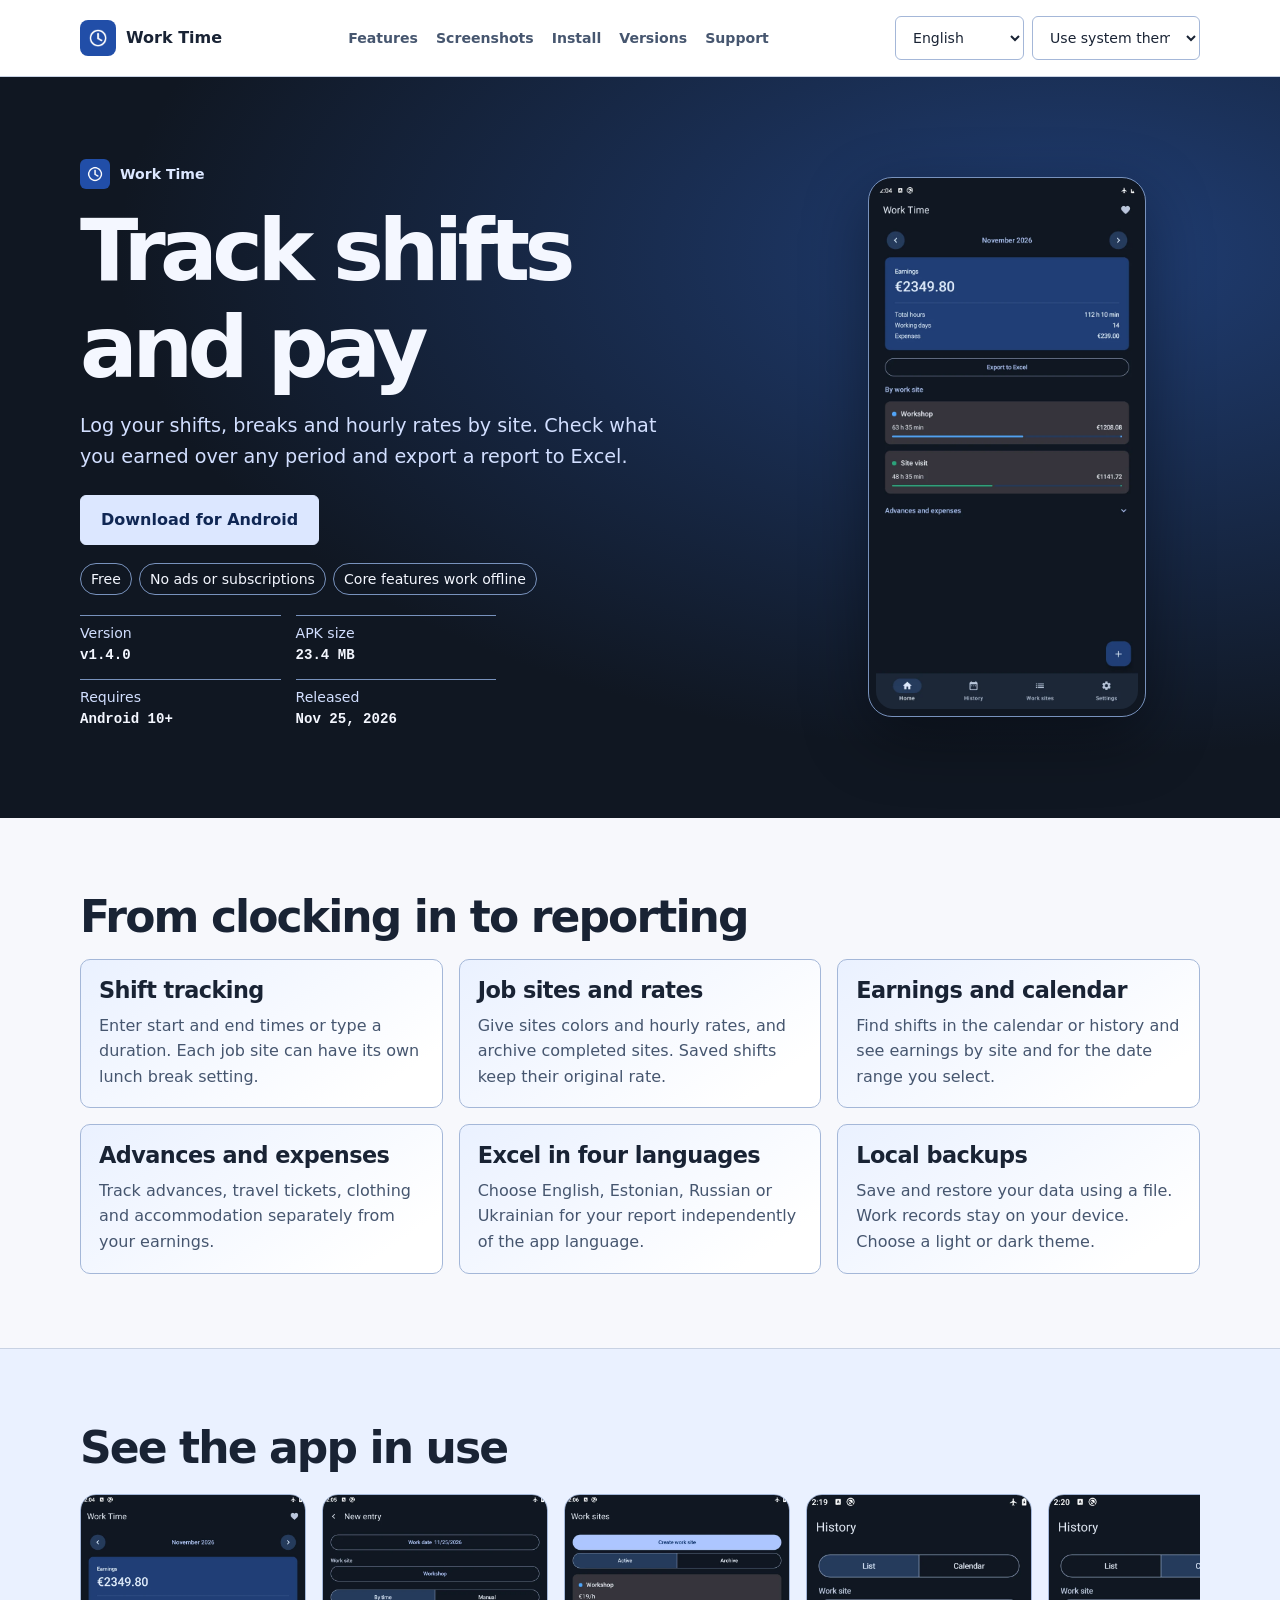
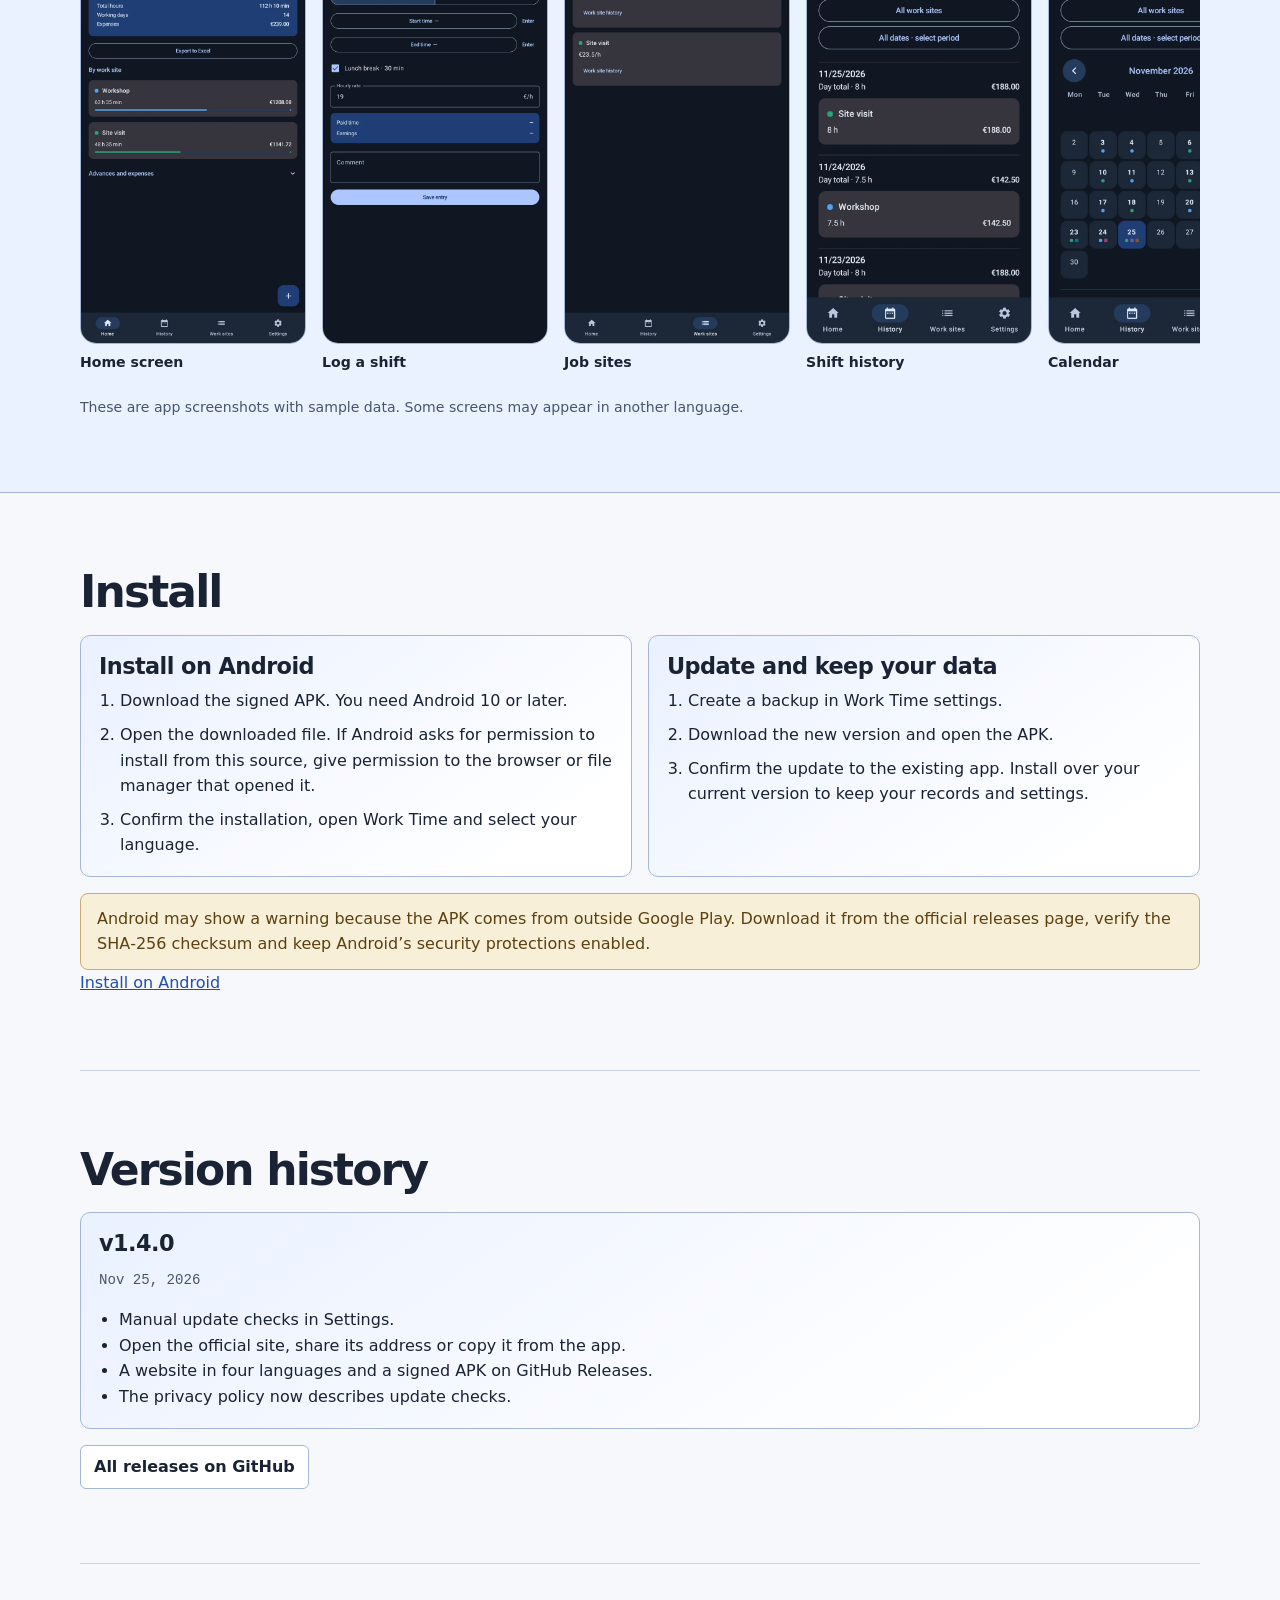
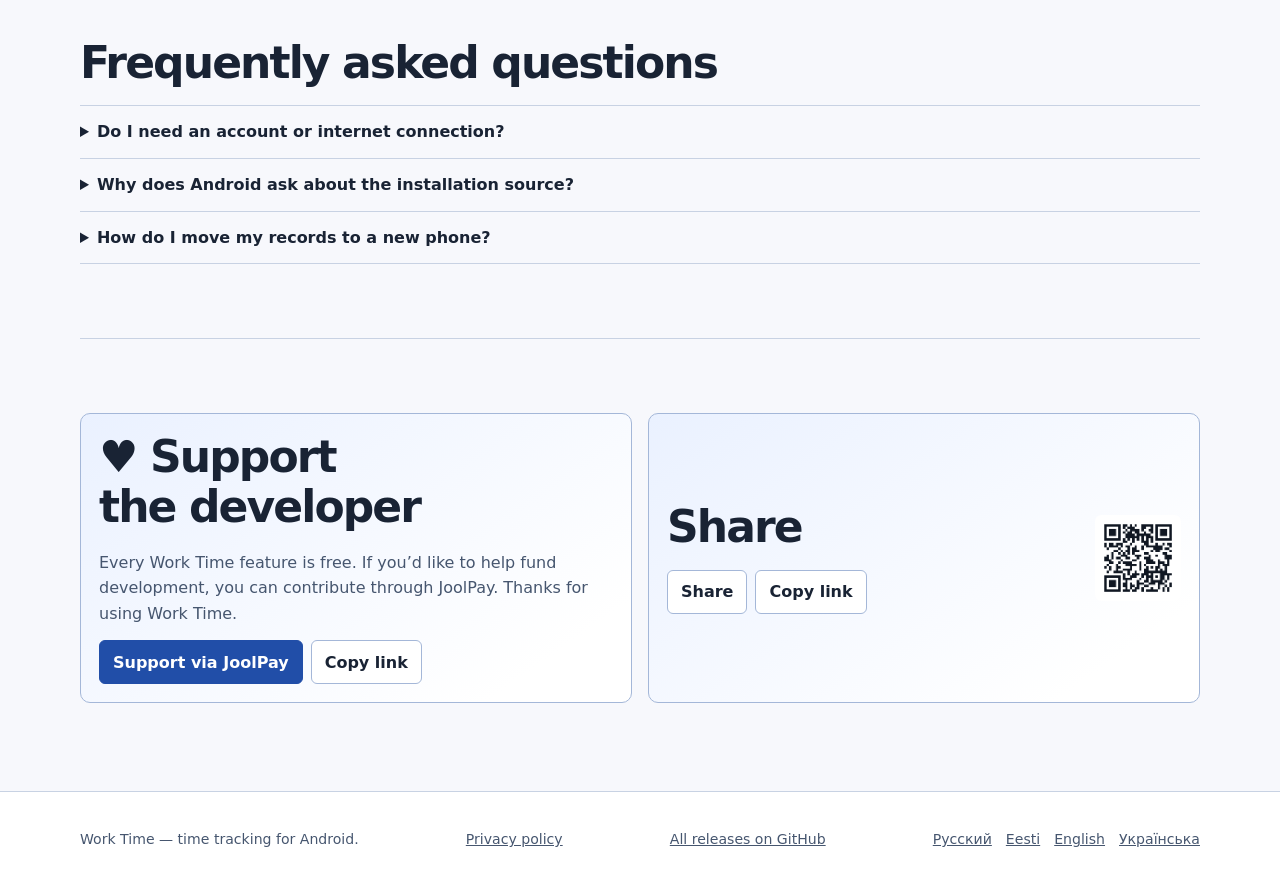
==== index.html @ 3ce5c1b2 "Publish Work Time v1.4.0" ====
<!doctype html>
<html lang="en" data-root="./" data-root-page="true" data-name="Work Time">
<head>
<meta charset="utf-8">
<meta name="viewport" content="width=device-width, initial-scale=1">
<title>Work Time · Android</title>
<meta name="description" content="A free Android app to track shifts, job sites and pay in euros, with Excel reports and file backups.">
<link rel="canonical" href="https://wolflingee.github.io/work-time/">
<link rel="alternate" hreflang="ru" href="https://wolflingee.github.io/work-time/ru/">
<link rel="alternate" hreflang="et" href="https://wolflingee.github.io/work-time/et/">
<link rel="alternate" hreflang="en" href="https://wolflingee.github.io/work-time/en/">
<link rel="alternate" hreflang="uk" href="https://wolflingee.github.io/work-time/uk/">
<link rel="alternate" hreflang="x-default" href="https://wolflingee.github.io/work-time/">
<meta property="og:type" content="website">
<meta property="og:title" content="Work Time · Android">
<meta property="og:description" content="A free Android app to track shifts, job sites and pay in euros, with Excel reports and file backups.">
<meta property="og:url" content="https://wolflingee.github.io/work-time/">
<meta property="og:image" content="https://wolflingee.github.io/work-time/assets/icons/social.png">
<meta property="og:image:alt" content="Home screen">
<meta name="twitter:card" content="summary_large_image">
<link rel="icon" type="image/png" href="./assets/icons/work-time.png">
<link rel="stylesheet" href="./assets/css/style.css">
<script src="./assets/js/app.js" defer></script>
</head>
<body>
<header class="topbar">
  <div class="shell topbar-row">
    <a class="brand" href="./en/"><img src="./assets/icons/work-time.png" width="36" height="36" alt="">Work Time</a>
    <nav><ul><li><a href="./en/#features">Features</a></li>
<li><a href="./en/#screenshots">Screenshots</a></li>
<li><a href="./en/#install">Install</a></li>
<li><a href="./en/#versions">Versions</a></li>
<li><a href="./en/#support">Support</a></li></ul></nav>
    <div class="preferences">
      <select id="site-language" aria-label="Site language"><option value="ru">Русский</option><option value="et">Eesti</option><option value="en" selected>English</option><option value="uk">Українська</option></select>
      <select id="site-theme" aria-label="Theme"><option value="system" selected>Use system theme</option><option value="light">Light</option><option value="dark">Dark</option></select>
    </div>
  </div>
</header>

<main>
<section class="hero">
  <div class="shell">
    <div>
      <div class="hero-app"><img src="./assets/icons/work-time.png" width="30" height="30" alt="">Work Time</div>
      <h1>Track shifts and pay</h1>
      <p>Log your shifts, breaks and hourly rates by site. Check what you earned over any period and export a report to Excel.</p>
      <a class="button primary" data-download href="https://github.com/wolflingEE/work-time/releases/latest/download/work-time.apk">Download for Android</a>
      <ul class="badges"><li>Free</li><li>No ads or subscriptions</li><li>Core features work offline</li></ul>
      <dl class="build-facts" hidden>
        <div><dt>Version</dt><dd data-fact="version"></dd></div><div><dt>APK size</dt><dd data-fact="size"></dd></div><div><dt>Requires</dt><dd data-fact="android"></dd></div><div><dt>Released</dt><dd data-fact="date"></dd></div>
      </dl>
      <p class="version-error" hidden>Version details are currently unavailable.</p>
    </div>
    <figure class="phone"><img src="./assets/screenshots/en/home.webp" fetchpriority="high" alt="Home screen"></figure>
  </div>
</section>
<section id="features" class="section shell">
  <h2>From clocking in to reporting</h2>
  <div class="grid"><article class="card"><h3>Shift tracking</h3><p>Enter start and end times or type a duration. Each job site can have its own lunch break setting.</p></article><article class="card"><h3>Job sites and rates</h3><p>Give sites colors and hourly rates, and archive completed sites. Saved shifts keep their original rate.</p></article><article class="card"><h3>Earnings and calendar</h3><p>Find shifts in the calendar or history and see earnings by site and for the date range you select.</p></article><article class="card"><h3>Advances and expenses</h3><p>Track advances, travel tickets, clothing and accommodation separately from your earnings.</p></article><article class="card"><h3>Excel in four languages</h3><p>Choose English, Estonian, Russian or Ukrainian for your report independently of the app language.</p></article><article class="card"><h3>Local backups</h3><p>Save and restore your data using a file. Work records stay on your device. Choose a light or dark theme.</p></article></div>
</section>
<section id="screenshots" class="section gallery-strip" aria-labelledby="gallery-title">
  <div class="shell">
    <h2 id="gallery-title">See the app in use</h2>
    <div class="gallery"><a href="./assets/screenshots/en/home.webp" data-gallery="Home screen"><img src="./assets/screenshots/en/home.webp" loading="lazy" decoding="async" alt=""><span>Home screen</span></a><a href="./assets/screenshots/en/entry.webp" data-gallery="Log a shift"><img src="./assets/screenshots/en/entry.webp" loading="lazy" decoding="async" alt=""><span>Log a shift</span></a><a href="./assets/screenshots/en/sites.webp" data-gallery="Job sites"><img src="./assets/screenshots/en/sites.webp" loading="lazy" decoding="async" alt=""><span>Job sites</span></a><a href="./assets/screenshots/en/history.webp" data-gallery="Shift history"><img src="./assets/screenshots/en/history.webp" loading="lazy" decoding="async" alt=""><span>Shift history</span></a><a href="./assets/screenshots/en/calendar.webp" data-gallery="Calendar"><img src="./assets/screenshots/en/calendar.webp" loading="lazy" decoding="async" alt=""><span>Calendar</span></a><a href="./assets/screenshots/en/statistics.webp" data-gallery="Statistics"><img src="./assets/screenshots/en/statistics.webp" loading="lazy" decoding="async" alt=""><span>Statistics</span></a><a href="./assets/screenshots/en/excel.webp" data-gallery="Excel export"><img src="./assets/screenshots/en/excel.webp" loading="lazy" decoding="async" alt=""><span>Excel export</span></a><a href="./assets/screenshots/en/settings.webp" data-gallery="Settings"><img src="./assets/screenshots/en/settings.webp" loading="lazy" decoding="async" alt=""><span>Settings</span></a><a href="./assets/screenshots/ru/language.webp" data-gallery="Language selection"><img src="./assets/screenshots/ru/language.webp" loading="lazy" decoding="async" alt=""><span>Language selection</span></a></div>
    <p class="gallery-note">These are app screenshots with sample data. Some screens may appear in another language.</p>
  </div>
</section>
<dialog id="gallery-dialog" aria-labelledby="enlarged-title">
  <div class="dialog-head"><strong id="enlarged-title"></strong><form method="dialog"><button class="copy">Close</button></form></div>
  <img alt="">
</dialog>
<section id="install" class="section shell">
  <h2>Install</h2>
  
    <div class="grid two">
      <article class="card"><h3>Install on Android</h3><ol class="steps"><li>Download the signed APK. You need Android 10 or later.</li><li>Open the downloaded file. If Android asks for permission to install from this source, give permission to the browser or file manager that opened it.</li><li>Confirm the installation, open Work Time and select your language.</li></ol></article>
      <article class="card"><h3>Update and keep your data</h3><ol class="steps"><li>Create a backup in Work Time settings.</li><li>Download the new version and open the APK.</li><li>Confirm the update to the existing app. Install over your current version to keep your records and settings.</li></ol></article>
    </div>
    <p class="notice">Android may show a warning because the APK comes from outside Google Play. Download it from the official releases page, verify the SHA‑256 checksum and keep Android’s security protections enabled.</p>
  <a href="./installation/en.html">Install on Android</a>
</section>
<section id="versions" class="section shell">
  <h2>Version history</h2>
  <div class="release-list"></div>
  <a class="button" href="https://github.com/wolflingEE/work-time/releases">All releases on GitHub</a>
</section>
<section class="section shell">
  <h2>Frequently asked questions</h2>
  <details><summary>Do I need an account or internet connection?</summary><p>Work Time requires no account. Shifts, calculations, Excel exports and backups work offline. Internet access is needed to check for an update manually, download the APK or open an external page.</p></details><details><summary>Why does Android ask about the installation source?</summary><p>The APK is distributed via GitHub Releases. Android may ask for permission for the browser or file manager that opens it.</p></details><details><summary>How do I move my records to a new phone?</summary><p>Create a backup in Settings, transfer the file to your new phone and restore it in Work Time.</p></details>
</section>

<section id="support" class="section shell">
  <div class="grid two">
    <article class="card">
      <h2><span aria-hidden="true">♥</span> Support the developer</h2>
      <p>Every Work Time feature is free. If you’d like to help fund development, you can contribute through JoolPay. Thanks for using Work Time.</p>
      <div class="actions">
        <a class="button primary" href="https://joolpay.com/#/payment/ba69f9a6-fa85-462e-a7bc-d39e3129b161" rel="noopener">Support via JoolPay</a>
        <button class="copy" data-copy="https://joolpay.com/#/payment/ba69f9a6-fa85-462e-a7bc-d39e3129b161">Copy link</button>
      </div>
    </article>
    
<article class="card share-card">
  <div>
    <h2>Share</h2>
    <div class="actions">
      <button class="copy" data-share="https://wolflingee.github.io/work-time/">Share</button>
      <button class="copy" data-copy="https://wolflingee.github.io/work-time/">Copy link</button>
    </div>
  </div>
  <img src="./assets/icons/site-qr.png" width="86" height="86" alt="QR code for the official Work Time website">
</article>
  </div>
  <p class="status" id="site-status" role="status" data-copied="Link copied." data-failed="Couldn’t copy the link. Copy the address from your browser’s address bar."></p>
</section>
</main>
<footer>
  <div class="shell footer-row">
    <span>Work Time — time tracking for Android.</span>
    <a href="./privacy/en.html">Privacy policy</a>
    <a href="https://github.com/wolflingEE/work-time/releases">All releases on GitHub</a>
    <div class="lang-links"><a lang="ru" hreflang="ru" href="./ru/">Русский</a><a lang="et" hreflang="et" href="./et/">Eesti</a><a lang="en" hreflang="en" href="./en/">English</a><a lang="uk" hreflang="uk" href="./uk/">Українська</a></div>
  </div>
</footer>
</body>
</html>
---- assets/css/style.css ----
:root {
  color-scheme: light;
  --bg: #f7f8fc;
  --bg-highlight: #fff;
  --surface-control: #e5eaf3;
  --surface-field: #fff;
  --line: #c8d2e3;
  --text: #192334;
  --muted: #46566f;
  --accent: #214ea8;
  --accent-ink: #fff;
  --section-accent: #214ea8;
  --section-border: #a4b7d8;
  --section-surface: #eaf1ff;
  --notice-bg: #f8efd9;
  --notice-border: #caab70;
  --notice-text: #5b410f;
  --hero-bg: #203e75;
  --hero-deep: #101722;
  --hero-text: #f4f7ff;
  --hero-muted: #d2dfff;
  --hero-line: #7892bd;
  --hero-accent: #dce7ff;
  --hero-accent-ink: #102754;
  --font-ui: Inter, ui-sans-serif, system-ui, -apple-system, "Segoe UI", sans-serif;
  --font-mono: ui-monospace, Consolas, "Liberation Mono", monospace;
  --font-section: 1.4rem;
  --font-small: .88rem;
  --space-2: 8px;
  --space-3: 12px;
  --space-4: 16px;
  --card-padding: 18px;
  --radius-control: 6px;
  --radius-card: 10px;
  --radius-inset: 8px;
  --touch-height: 44px;
  --shell-width: 1120px;
}
@media (prefers-color-scheme: dark) {
  :root:not([data-theme]) {
    color-scheme: dark;
    --bg: #101722; --bg-highlight: #19263a; --surface-control: #243044;
    --surface-field: #131d2c; --line: #3f506b; --text: #e3eaf6; --muted: #bac7dd;
    --accent: #adc6ff; --accent-ink: #082d6c; --section-accent: #adc6ff;
    --section-border: #40577c; --section-surface: #1c2737;
    --notice-bg: #292419; --notice-border: #665432; --notice-text: #f3d289;
  }
}
:root[data-theme="dark"] {
  color-scheme: dark;
  --bg: #101722; --bg-highlight: #19263a; --surface-control: #243044;
  --surface-field: #131d2c; --line: #3f506b; --text: #e3eaf6; --muted: #bac7dd;
  --accent: #adc6ff; --accent-ink: #082d6c; --section-accent: #adc6ff;
  --section-border: #40577c; --section-surface: #1c2737;
  --notice-bg: #292419; --notice-border: #665432; --notice-text: #f3d289;
}
* { box-sizing: border-box; }
[hidden] { display: none !important; }
html { scroll-padding-top: 16px; }
body { margin: 0; background: var(--bg); color: var(--text); font: 1rem/1.6 var(--font-ui); }
img { display: block; max-width: 100%; }
a { color: var(--accent); }
a:hover { text-decoration: none; }
button, select, input { font: inherit; }
:focus-visible { outline: 2px solid var(--accent); outline-offset: 3px; }
.shell { width: min(var(--shell-width), calc(100% - 48px)); margin-inline: auto; }
.topbar { background: var(--bg-highlight); border-bottom: 1px solid var(--line); }
.topbar-row { display: flex; align-items: center; justify-content: space-between; gap: var(--space-4); padding-block: 16px; }
.brand { display: inline-flex; align-items: center; gap: 10px; color: var(--text); text-decoration: none; font-weight: 750; line-height: 1.2; }
.brand img { width: 36px; height: 36px; border-radius: var(--radius-inset); }
nav ul { display: flex; flex-wrap: wrap; align-items: center; gap: 18px; padding: 0; margin: 0; list-style: none; }
nav a { font-size: var(--font-small); color: var(--muted); text-decoration: none; font-weight: 650; }
nav a:hover { color: var(--accent); }
.preferences { display: flex; flex-wrap: wrap; gap: var(--space-2); }
select, .button, button.copy {
  min-height: var(--touch-height); border: 1px solid var(--section-border); border-radius: var(--radius-control);
  background: var(--surface-field); color: var(--text); padding: 0 13px;
}
select { max-width: 10.5rem; font-size: var(--font-small); cursor: pointer; }
.button, button.copy { display: inline-flex; align-items: center; justify-content: center; font-weight: 650; text-decoration: none; cursor: pointer; text-align: center; }
.button:hover, button.copy:hover { border-color: var(--accent); background: var(--surface-control); }
.button.primary { background: var(--accent); border-color: var(--accent); color: var(--accent-ink); }
.button.primary:hover { filter: brightness(1.09); }
.button[aria-disabled="true"] { opacity: .6; cursor: default; pointer-events: none; }
.hero { background: radial-gradient(ellipse at 84% 24%, var(--hero-bg), transparent 63%), var(--hero-deep); color: var(--hero-text); overflow: hidden; }
.hero .shell { display: grid; grid-template-columns: 1.25fr .75fr; gap: clamp(24px,7vw,96px); align-items: center; padding-block: clamp(38px,7vw,82px); }
.hero-app { display: flex; gap: 10px; align-items: center; color: var(--hero-accent); font-size: var(--font-small); font-weight: 750; }
.hero-app img { width: 30px; height: 30px; border-radius: var(--radius-control); }
h1, h2, h3 { line-height: 1.13; text-wrap: balance; }
h1 { margin: 14px 0 15px; font-size: clamp(2.8rem,6.7vw,5.35rem); letter-spacing: -.065em; }
h2 { margin: 0 0 18px; font-size: clamp(1.8rem,3.7vw,2.75rem); letter-spacing: -.043em; }
h3 { margin: 0 0 9px; font-size: var(--font-section); letter-spacing: -.025em; }
.hero p { margin: 0 0 22px; max-width: 38rem; font-size: clamp(1rem,1.6vw,1.2rem); color: var(--hero-muted); }
.hero .button.primary { background: var(--hero-accent); color: var(--hero-accent-ink); border-color: var(--hero-accent); padding-inline: 20px; min-height: 50px; }
.hero :focus-visible { outline-color: var(--hero-accent); }
.badges { list-style: none; display: flex; flex-wrap: wrap; gap: 7px; margin: 18px 0 0; padding: 0; }
.badges li { border: 1px solid var(--hero-line); border-radius: 100px; color: var(--hero-text); padding: 4px 10px; font-size: var(--font-small); }
.build-facts { display: grid; grid-template-columns: repeat(2,minmax(0,1fr)); gap: 7px 15px; max-width: 26rem; margin: 20px 0 0; }
.build-facts div { border-top: 1px solid var(--hero-line); padding-block: 6px; }
.build-facts dt { color: var(--hero-muted); font-size: var(--font-small); }
.build-facts dd { margin: 0; font: 600 .88rem/1.5 var(--font-mono); }
.hero p.version-error { margin: 14px 0 0; font-size: var(--font-small); }
.phone { border: 1px solid var(--hero-line); border-radius: 24px; padding: 7px; margin: 0 auto; width: min(100%, 278px); background: var(--hero-deep); filter: drop-shadow(0 21px 32px #0006); }
.phone img { border-radius: 18px; width: 100%; height: auto; }
main .section { padding-block: clamp(34px,6vw,74px); }
.section + .section, .gallery-strip + .section { border-top: 1px solid var(--line); }
.grid { display: grid; grid-template-columns: repeat(3,minmax(0,1fr)); gap: var(--space-4); }
.grid.two { grid-template-columns: repeat(2,minmax(0,1fr)); }
.card {
  border: 1px solid var(--section-border); border-radius: var(--radius-card);
  background: linear-gradient(145deg,var(--section-surface),var(--bg-highlight) 85%);
  padding: var(--card-padding);
}
.card p { color: var(--muted); margin: 0; }
.gallery-strip { background: var(--section-surface); border-block: 1px solid var(--section-border); }
.gallery { display: grid; grid-auto-flow: column; grid-auto-columns: clamp(141px,23vw,226px); gap: var(--space-4); overflow-x: auto; padding: 4px 4px 14px; scroll-snap-type: inline proximity; }
.gallery a { display: flex; flex-direction: column; scroll-snap-align: start; min-width: 0; gap: 7px; color: var(--text); text-decoration: none; font-weight: 650; font-size: var(--font-small); }
.gallery a:hover { color: var(--accent); }
.gallery a img { width: 100%; height: auto; background: var(--surface-field); border: 1px solid var(--section-border); border-radius: 16px; }
.gallery-note { margin: 8px 0 0; color: var(--muted); font-size: var(--font-small); }
dialog { border: 1px solid var(--section-border); border-radius: var(--radius-card); max-width: min(95vw,520px); max-height: 94vh; padding: 10px; background: var(--bg); color: var(--text); }
dialog::backdrop { background: #090f1dd9; }
dialog img { margin-inline: auto; max-height: 78vh; width: auto; height: auto; }
.dialog-head { display: flex; align-items: center; justify-content: space-between; gap: var(--space-4); margin-bottom: 10px; }
.steps { margin: 0; padding-inline-start: 21px; }
.steps li+li { margin-top: 8px; }
.notice { margin: 16px 0 0; padding: 12px 16px; border: 1px solid var(--notice-border); background: var(--notice-bg); color: var(--notice-text); border-radius: var(--radius-inset); }
details { border-top: 1px solid var(--line); padding: 13px 0; }
details:last-child { border-bottom: 1px solid var(--line); }
summary { cursor: pointer; font-weight: 680; }
details p { color: var(--muted); margin-bottom: 0; padding-inline-start: 17px; }
.release-list { display: grid; gap: var(--space-3); margin-bottom: 16px; }
.release-list time { color: var(--muted); font: var(--font-small)/1.5 var(--font-mono); }
.release-list ul { margin-bottom: 0; padding-inline-start: 20px; }
.actions { display: flex; flex-wrap: wrap; align-items: center; gap: var(--space-2); margin-top: 14px; }
.share-card { display: grid; grid-template-columns: 1fr auto; align-items: center; gap: var(--space-4); }
.share-card img { width: 86px; height: 86px; border-radius: var(--radius-control); }
.status { color: var(--muted); font-size: var(--font-small); margin-bottom: 0; }
footer { border-top: 1px solid var(--line); background: var(--bg-highlight); }
.footer-row { display: flex; align-items: center; justify-content: space-between; flex-wrap: wrap; gap: var(--space-3); padding-block: 24px; font-size: var(--font-small); color: var(--muted); }
.footer-row a { color: var(--muted); }
.text-page { max-width: 820px; }
.text-page h1 { font-size: clamp(2.3rem,6vw,3.6rem); margin-bottom: 25px; }
.text-page h2 { font-size: 1.5rem; margin-top: 26px; }
.text-page p { color: var(--muted); }
.lang-links { display: flex; flex-wrap: wrap; gap: 14px; padding: 12px 0; }
@media (max-width: 920px) {
  .topbar-row { flex-wrap: wrap; }
  .topbar nav { order: 3; width: 100%; }
}
@media (max-width: 690px) {
  .shell { width: calc(100% - 28px); }
  .hero .shell { grid-template-columns: 1fr; gap: 30px; }
  .phone { width: min(70%,230px); }
  .grid, .grid.two { grid-template-columns: 1fr; }
  .gallery { grid-auto-columns: 48%; }
}
@media (prefers-reduced-motion: no-preference) {
  .button, a, select { transition: background-color .16s, color .16s, border-color .16s; }
}
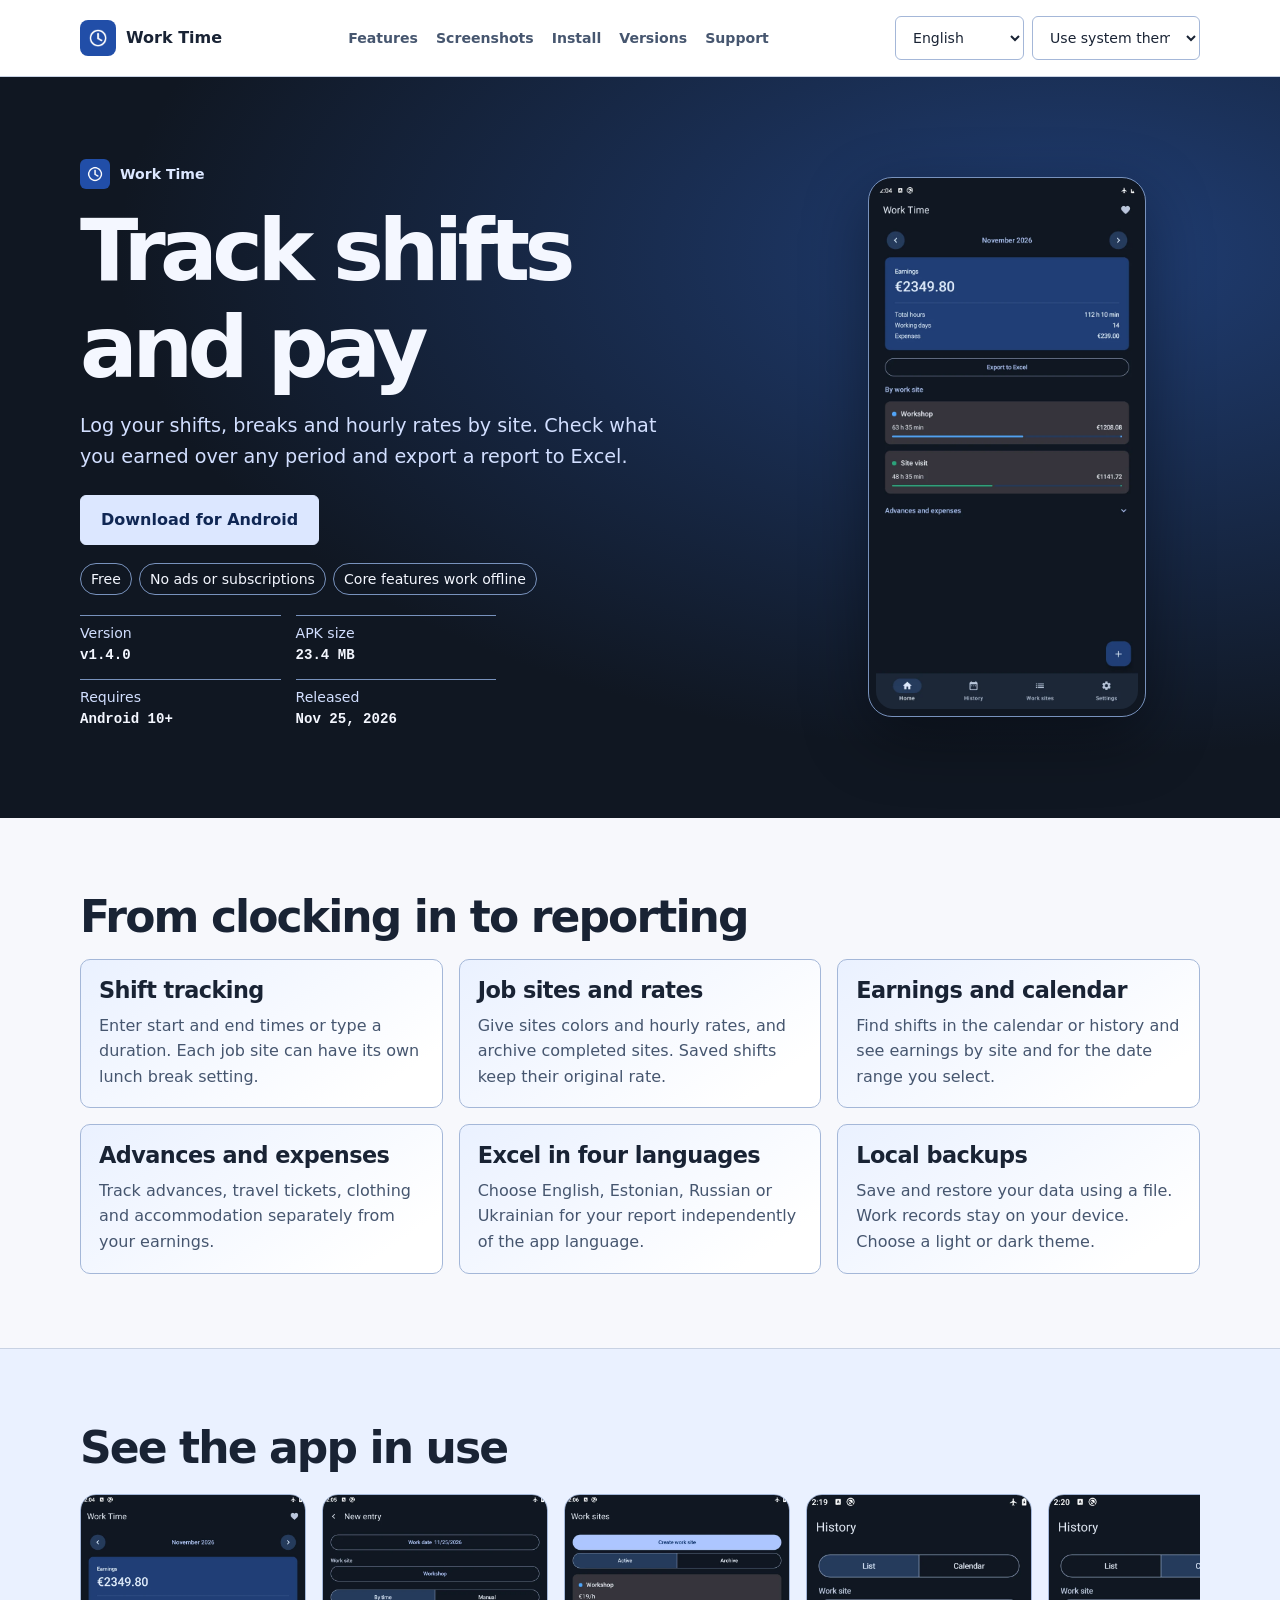
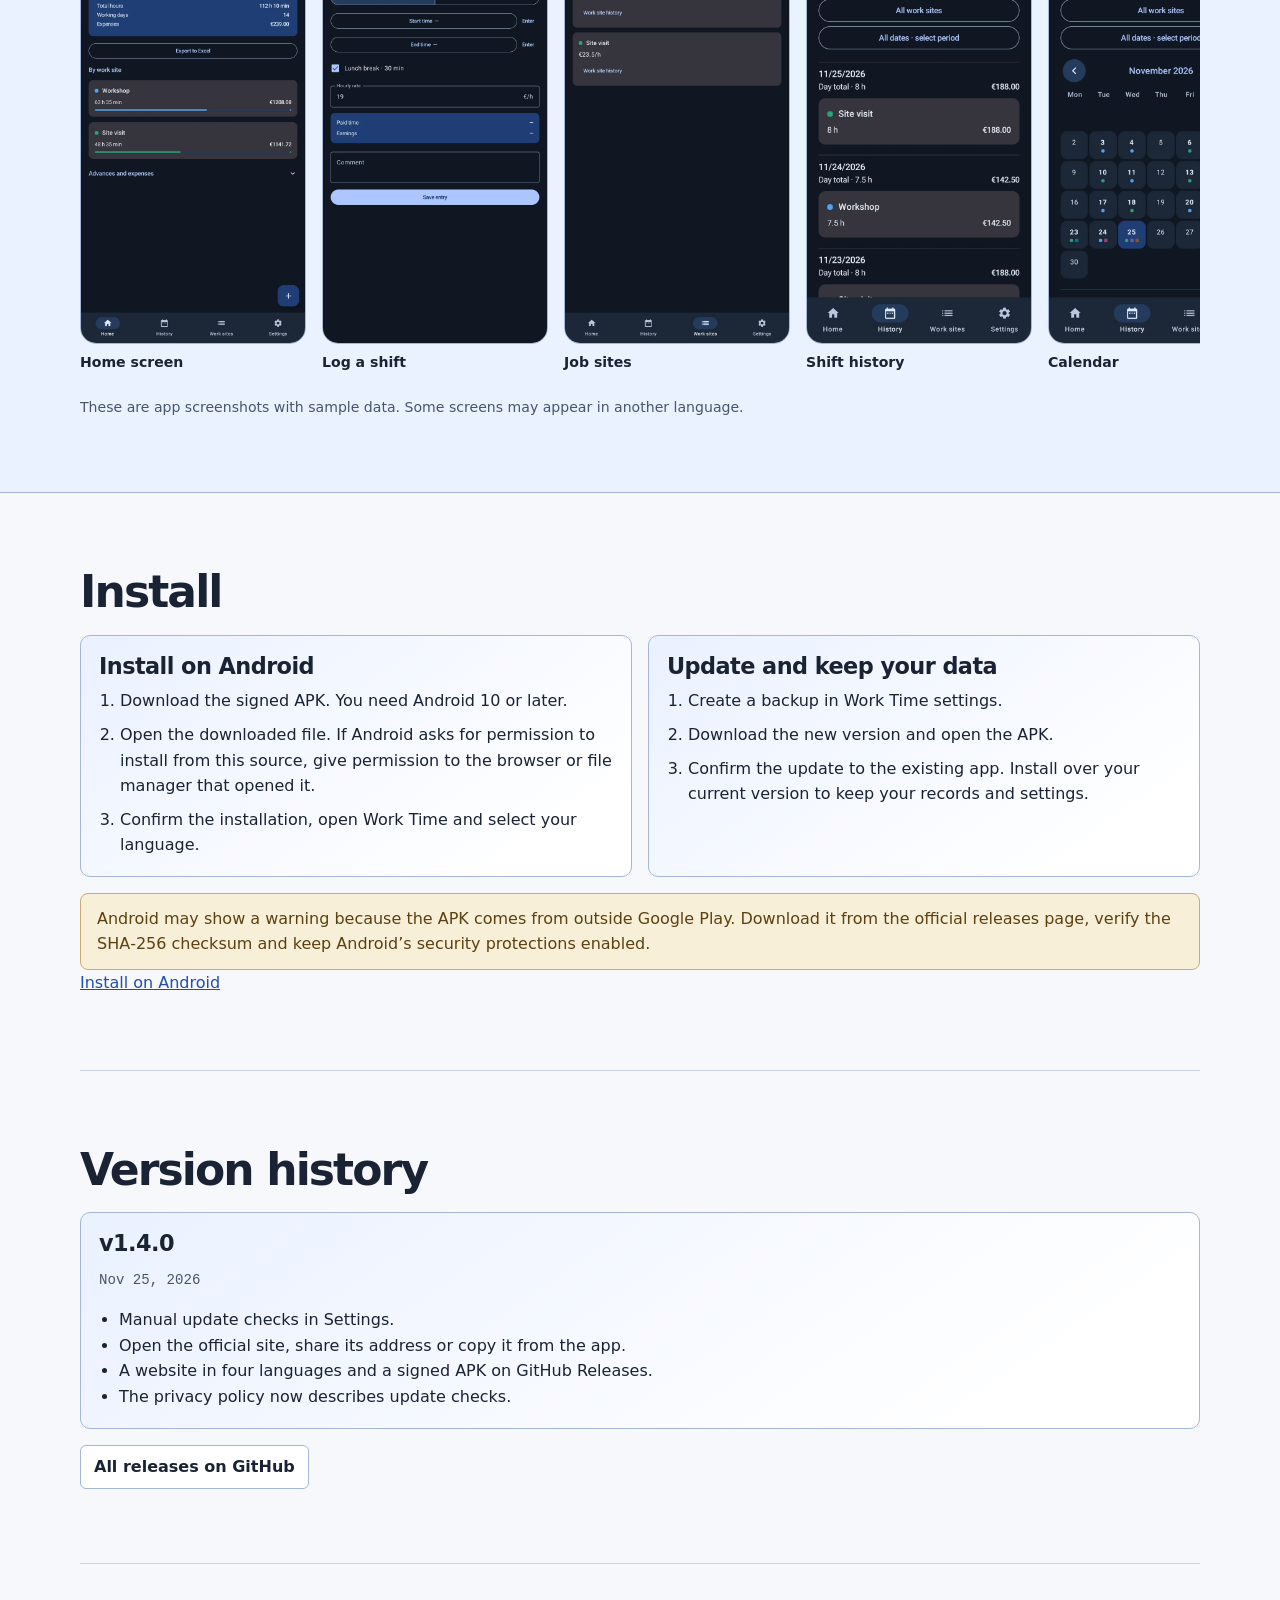
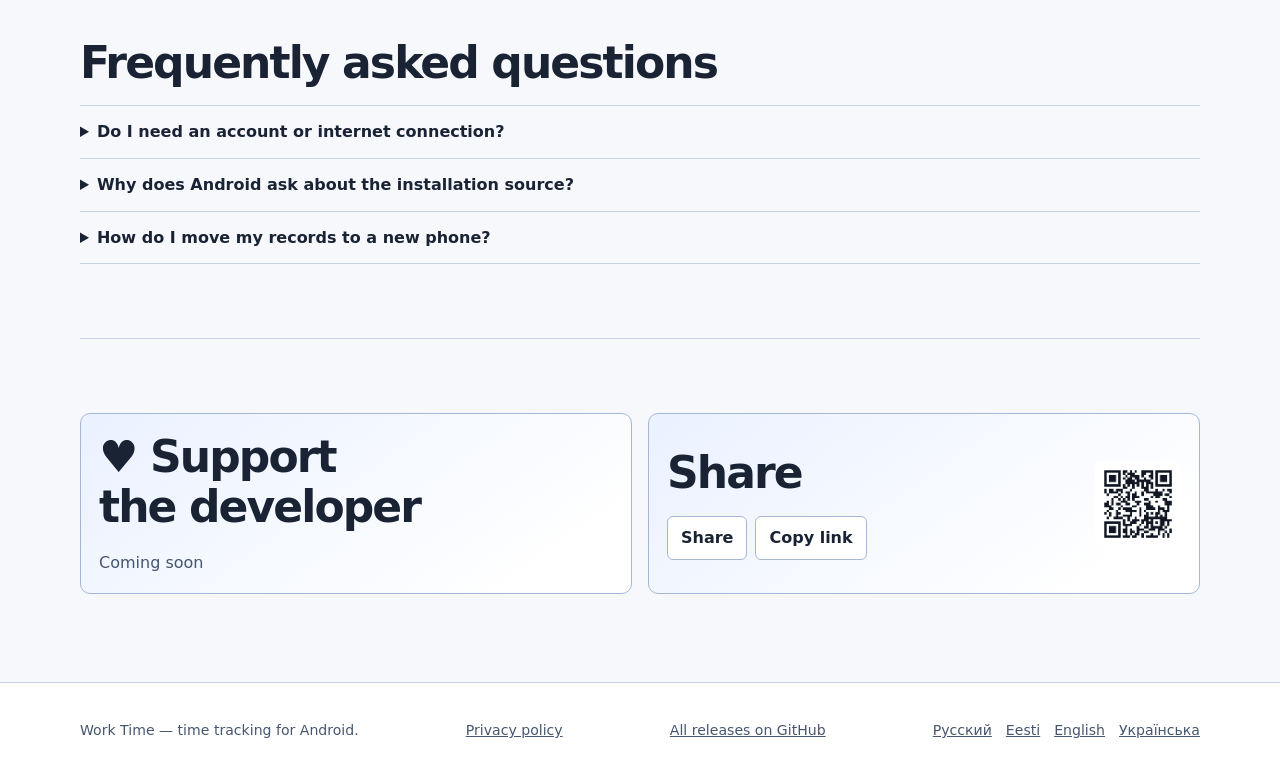
==== commit 05938320: "Mark voluntary support as coming soon" ====
--- a/index.html
+++ b/index.html
@@ -94,11 +94,7 @@
   <div class="grid two">
     <article class="card">
       <h2><span aria-hidden="true">♥</span> Support the developer</h2>
-      <p>Every Work Time feature is free. If you’d like to help fund development, you can contribute through JoolPay. Thanks for using Work Time.</p>
-      <div class="actions">
-        <a class="button primary" href="https://joolpay.com/#/payment/ba69f9a6-fa85-462e-a7bc-d39e3129b161" rel="noopener">Support via JoolPay</a>
-        <button class="copy" data-copy="https://joolpay.com/#/payment/ba69f9a6-fa85-462e-a7bc-d39e3129b161">Copy link</button>
-      </div>
+      <p>Coming soon</p>
     </article>
     
 <article class="card share-card">
--- a/assets/css/style.css
+++ b/assets/css/style.css
@@ -92,6 +92,7 @@
 h3 { margin: 0 0 9px; font-size: var(--font-section); letter-spacing: -.025em; }
 .hero p { margin: 0 0 22px; max-width: 38rem; font-size: clamp(1rem,1.6vw,1.2rem); color: var(--hero-muted); }
 .hero .button.primary { background: var(--hero-accent); color: var(--hero-accent-ink); border-color: var(--hero-accent); padding-inline: 20px; min-height: 50px; }
+.hero p.download-count { margin: 8px 0 0; font-size: var(--font-small); }
 .hero :focus-visible { outline-color: var(--hero-accent); }
 .badges { list-style: none; display: flex; flex-wrap: wrap; gap: 7px; margin: 18px 0 0; padding: 0; }
 .badges li { border: 1px solid var(--hero-line); border-radius: 100px; color: var(--hero-text); padding: 4px 10px; font-size: var(--font-small); }
